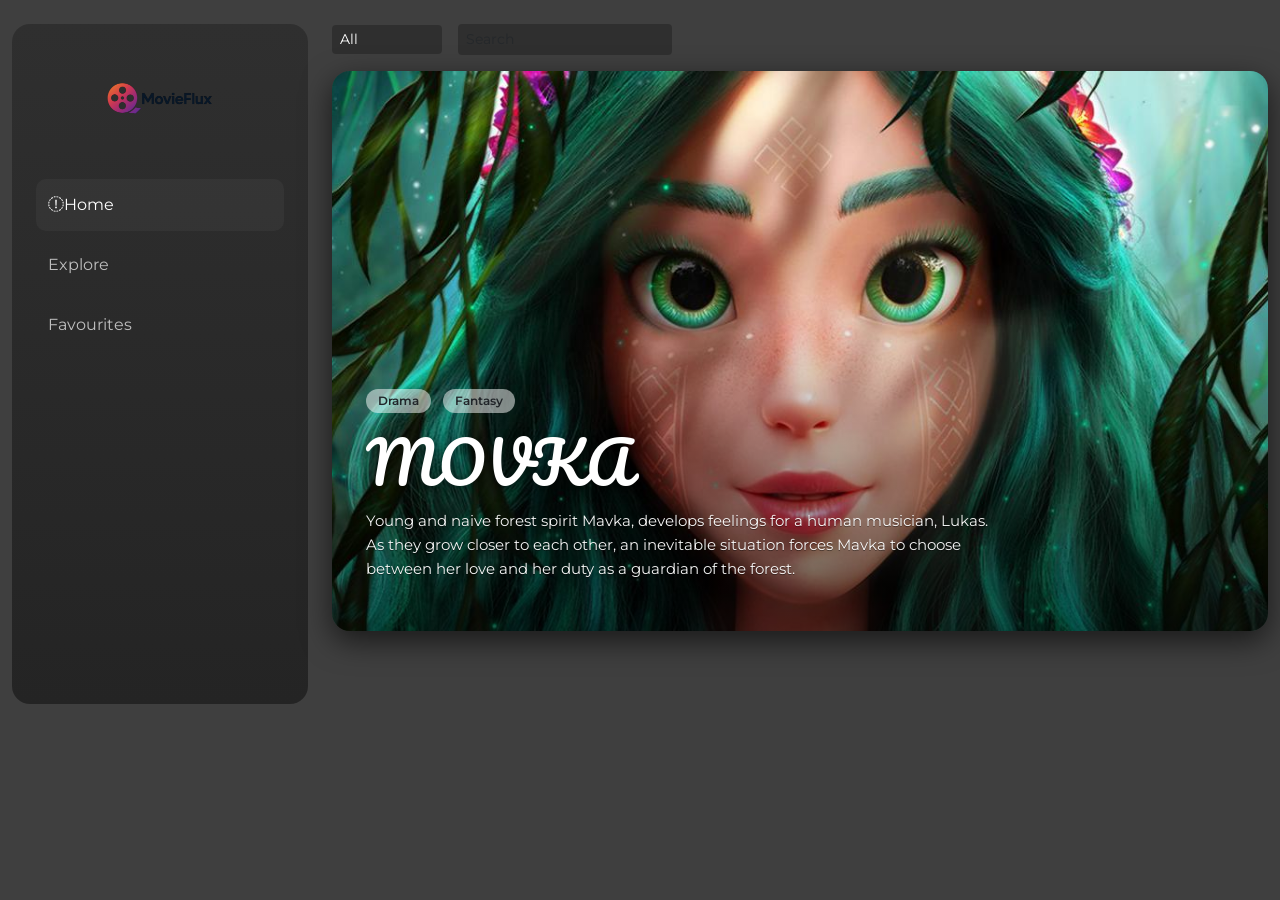
==== index.html @ 8d5cd9ee "home page design" ====
<!DOCTYPE html>
<html lang="en">

<head>
    <meta charset="UTF-8">
    <meta name="viewport" content="width=device-width, initial-scale=1.0">
    <title>MovieFlex</title>
    <link rel="stylesheet" href="css/bootstrap.css">
    <link rel="stylesheet" href="css/index.css">
    <link href="https://fonts.googleapis.com/css2?family=Montserrat:wght@300;400;700;900&family=Pacifico&display=swap" rel="stylesheet">
</head>

<body>
    <div class="container-fluid py-4">
        <div class="row gx-4">
            <aside class="col-md-3">
                <div class="sidebar p-4">
                    <div class="logo mb-4 text-center">
                        <img src="images/logo.png" alt="MovieFlux" class="img-fluid" />
                    </div>
                    <nav class="nav-menu">
                        <ul>
                            <li class="active"><span class="text"><i class="fa-regular fa-house"></i>Home</span></li>
                            <li> <span class="text">Explore</span></li>
                            <li> <span class="text">Favourites</span></li>
                        </ul>
                    </nav>
                </div>
            </aside>

            <main class="col-md-9">
                <div class="topbar d-flex align-items-center justify-content-between mb-3">
                    <div class="d-flex align-items-center gap-2">
                        <select class="form-select form-select-sm" style="width:110px;">
                            <option>All <i class="fa-solid fa-chevron-down"></i></option>
                            <option>Movies</option>
                            <option>Series</option>
                        </select>
                        <div class="search-bar ms-2">
                            <input  class="form-control form-control-sm" placeholder="Search" />
                        </div>
                    </div>
                    <div class="top-icons text-muted">
                        <i class="bi bi-person-circle"></i>
                    </div>
                </div>

                <div class="hero-card">
                    <div class="hero-overlay">
                        <div class="tags mb-2">
                            <span class="badge  text-dark">Drama</span>
                            <span class="badge  text-dark ms-2">Fantasy</span>
                        </div>
                        <h1 class="hero-title">MOVKA</h1>
                        <p class="hero-desc">Young and naive forest spirit Mavka, develops feelings for a human musician, Lukas. As they grow closer to each other, an inevitable situation forces Mavka to choose between her love and her duty as a guardian of the forest.</p>
                    </div>
                </div>
            </main>
        </div>
    </div>


    <script src="js/all.js"></script>
    <script src="js/script.js"></script>
</body>

</html>
---- css/index.css ----
.sidebar{
    background: linear-gradient(180deg, #2f2f2f 0%, #242424 100%);
    border-radius: 18px;
    min-height: 680px;
    color: #cfcfcf;
}

body{
    background-color: #3f3f3f;
    font-family: 'Montserrat', sans-serif;
    color: #eee;
}

.logo img{
    max-width: 160px;
}

.nav-menu ul{
    list-style: none;
    padding: 0;
    margin: 0;
}

.nav-menu li{
    padding: 14px 12px;
    display: flex;
    align-items: center;
    gap: 12px;
    color: #bfbfbf;
    border-radius: 10px;
    margin-bottom: 8px;
}

.nav-menu li.active{
    background-color: rgba(255,255,255,0.04);
    color: #fff;
}


.topbar .form-select, .topbar .form-control{
    background: rgba(0,0,0,0.25);
    border: none;
    color: #fff;
}

.hero-card{
    position: relative;
    height: 560px;
    border-radius: 18px;
    overflow: hidden;
    background-image: url('../images/1111.jpg');
    background-size: cover;
    background-position: center;
    box-shadow: 0 10px 30px rgba(0,0,0,0.6);
}

.hero-overlay{
    position: absolute;
    inset: 0;
    display: flex;
    flex-direction: column;
    justify-content: flex-end;
    padding: 34px;
    background: linear-gradient(180deg, rgba(0,0,0,0) 40%, rgba(0,0,0,0.6) 100%);
}

.tags .badge{
    border-radius: 16px;
    padding: 6px 12px;
    font-weight: 600;
    background-color: rgba(255, 255, 255, 0.5);
}

.hero-title{
    font-family: 'Pacifico';
    font-size: 58px;
    color: #fff;
    margin: 6px 0 12px 0;
    letter-spacing: 1px;
    text-shadow: 0 4px 12px rgba(0,0,0,0.6);
}

.hero-desc{
    max-width: 640px;
    color: rgba(255,255,255,0.95);
    font-size: 15px;
    line-height: 1.6;
    text-shadow: 0 1px 0 rgba(0,0,0,0.4);
}
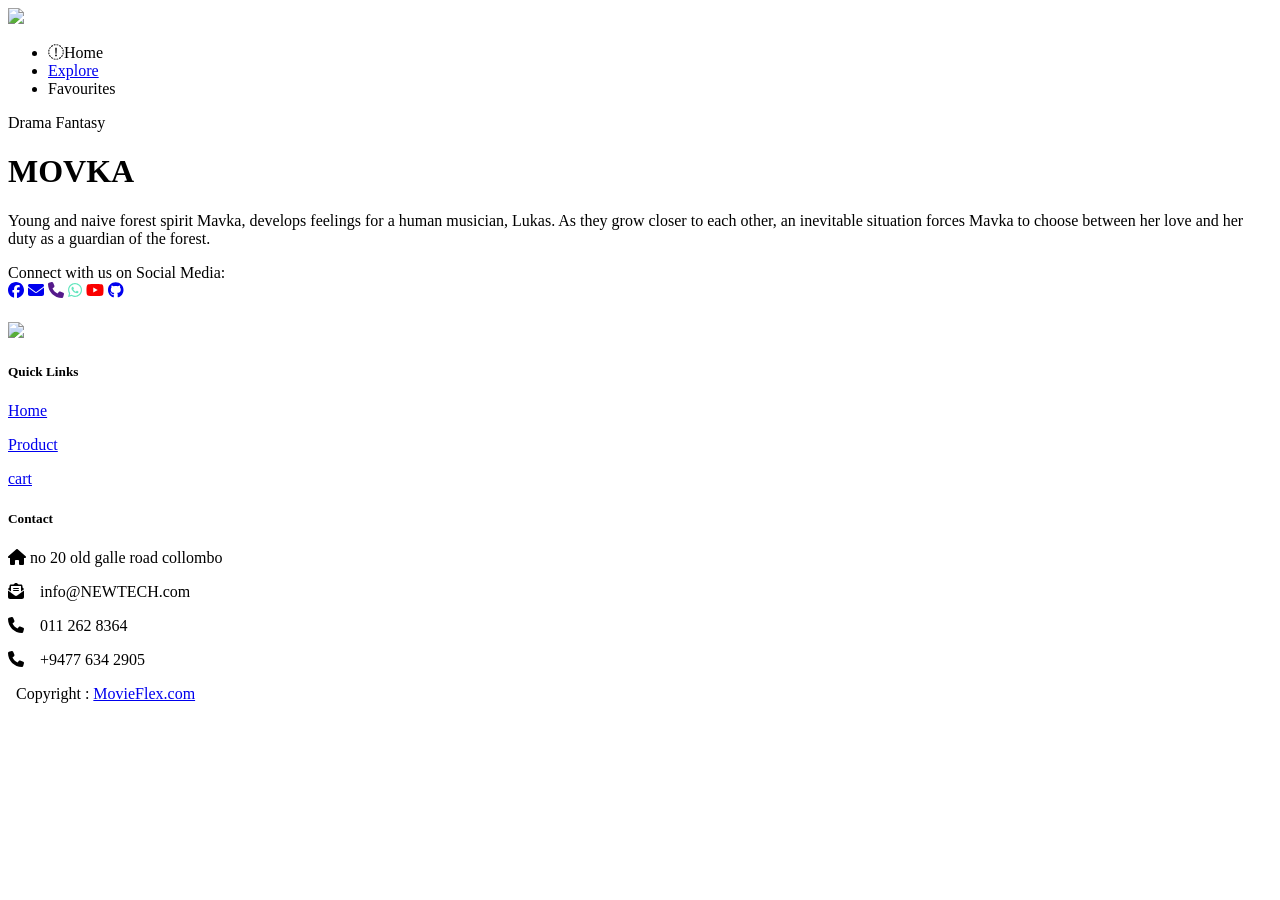
==== commit 4ff5da63: "final" ====
--- a/index.html
+++ b/index.html
@@ -5,9 +5,8 @@
     <meta charset="UTF-8">
     <meta name="viewport" content="width=device-width, initial-scale=1.0">
     <title>MovieFlex</title>
-    <link rel="stylesheet" href="css/bootstrap.css">
-    <link rel="stylesheet" href="css/index.css">
-    <link href="https://fonts.googleapis.com/css2?family=Montserrat:wght@300;400;700;900&family=Pacifico&display=swap" rel="stylesheet">
+    <link rel="stylesheet" href="MovieFlex/css/bootstrap.css">
+    <link rel="stylesheet" href="MovieFlex/css/index.css">
 </head>
 
 <body>
@@ -16,13 +15,14 @@
             <aside class="col-md-3">
                 <div class="sidebar p-4">
                     <div class="logo mb-4 text-center">
-                        <img src="images/logo.png" alt="MovieFlux" class="img-fluid" />
+                        <img src="MovieFlex/images/logo.png" class="img-fluid">
                     </div>
                     <nav class="nav-menu">
                         <ul>
-                            <li class="active"><span class="text"><i class="fa-regular fa-house"></i>Home</span></li>
-                            <li> <span class="text">Explore</span></li>
-                            <li> <span class="text">Favourites</span></li>
+                            <li class="active"><span class="text fs-1"><i class="fa-regular fa-house"></i>Home</span>
+                            </li>
+                            <li> <span class="text fs-1"><a href="search.html">Explore</a></span></li>
+                            <li> <span class="text fs-1">Favourites</span></li>
                         </ul>
                     </nav>
                 </div>
@@ -30,16 +30,7 @@
 
             <main class="col-md-9">
                 <div class="topbar d-flex align-items-center justify-content-between mb-3">
-                    <div class="d-flex align-items-center gap-2">
-                        <select class="form-select form-select-sm" style="width:110px;">
-                            <option>All <i class="fa-solid fa-chevron-down"></i></option>
-                            <option>Movies</option>
-                            <option>Series</option>
-                        </select>
-                        <div class="search-bar ms-2">
-                            <input  class="form-control form-control-sm" placeholder="Search" />
-                        </div>
-                    </div>
+
                     <div class="top-icons text-muted">
                         <i class="bi bi-person-circle"></i>
                     </div>
@@ -52,12 +43,67 @@
                             <span class="badge  text-dark ms-2">Fantasy</span>
                         </div>
                         <h1 class="hero-title">MOVKA</h1>
-                        <p class="hero-desc">Young and naive forest spirit Mavka, develops feelings for a human musician, Lukas. As they grow closer to each other, an inevitable situation forces Mavka to choose between her love and her duty as a guardian of the forest.</p>
+                        <p class="hero-desc">Young and naive forest spirit Mavka, develops feelings for a human
+                            musician, Lukas. As they grow closer to each other, an inevitable situation forces Mavka to
+                            choose between her love and her duty as a guardian of the forest.</p>
                     </div>
                 </div>
             </main>
         </div>
     </div>
+
+    <!-- footer section -->
+    <footer class="container-fluid mt-5 bg-dark text-white">
+
+        <section class="d-flex justify-content-center  justify-content-between p-4 border-bottom">
+            <div class="me-4 d-none d-lg-dark">
+                <span>Connect with us on Social Media:</span>
+            </div>
+            <div class="">
+                <a href="https://web.facebook.com/" class="me-4 text-rest"><i class="fa-brands fa-facebook"></i></a>
+                <a href="https://mail.google.com/mail/u/0/#inbox" class="me-4 text-rest"><i
+                        class="fa-solid fa-envelope"></i></a>
+                <a href="" class="me-4 text-rest"><i class="fa-solid fa-phone"></i></a>
+                <a href="https://web.whatsapp.com/" class="me-4 text-rest"><i class="fa-brands fa-whatsapp"
+                        style="color: #63E6BE;"></i></a>
+                <a href="https://www.youtube.com/" class="me-4 text-rest"><i class="fa-brands fa-youtube"
+                        style="color: #fa0000;"></i></a>
+                <a href="https://github.com/" class="me-4 text-rest"><i class="fa-brands fa-github"></i></a>
+            </div>
+        </section>
+
+        <section>
+            <div class="container-fluid text-center text-md-start">
+                <div class="row mt-3">
+                    <div class="col-md-4 col-lg-2 mx-auto">
+                        <h5 class="text-uppercase fw-bolder"><img src="MovieFlex/images/logo.png" width="100%"></h5>
+                        <p></p>
+                    </div>
+                    <div class="col-md-3 mx-auto">
+                        <h5 class="text -uppercase fw-bold">Quick Links</h5>
+                        <p><a href="#" class="text-rest">Home</a></p>
+                        <p><a href="#" class="text-rest">Product</a></p>
+                        <p><a href="#" class="text-rest">cart</a></p>
+                    </div>
+
+                    <div class="col-md-5 col-lg-3 mx-auto nb-4">
+                        <h5>Contact</h5>
+                        <p><i class="fa-solid fa-house"></i>  no 20 old galle road collombo</p>
+                        <p><i class="fa-solid fa-envelope-open-text"> </i> &nbsp; &nbsp;info@NEWTECH.com</p>
+                        <p><i class="fa-solid fa-phone"> </i>&nbsp; &nbsp; 011 262 8364</p>
+                        <p><i class="fa-solid fa-phone"> </i>&nbsp; &nbsp; +9477 634 2905</p>
+                    </div>
+
+
+                </div>
+            </div>
+        </section>
+        <div class="text-center">
+            &nbsp; Copyright : <a href="index.html">MovieFlex.com</a>
+        </div>
+
+    </footer>
+    <!-- /footer section -->
 
 
     <script src="js/all.js"></script>
